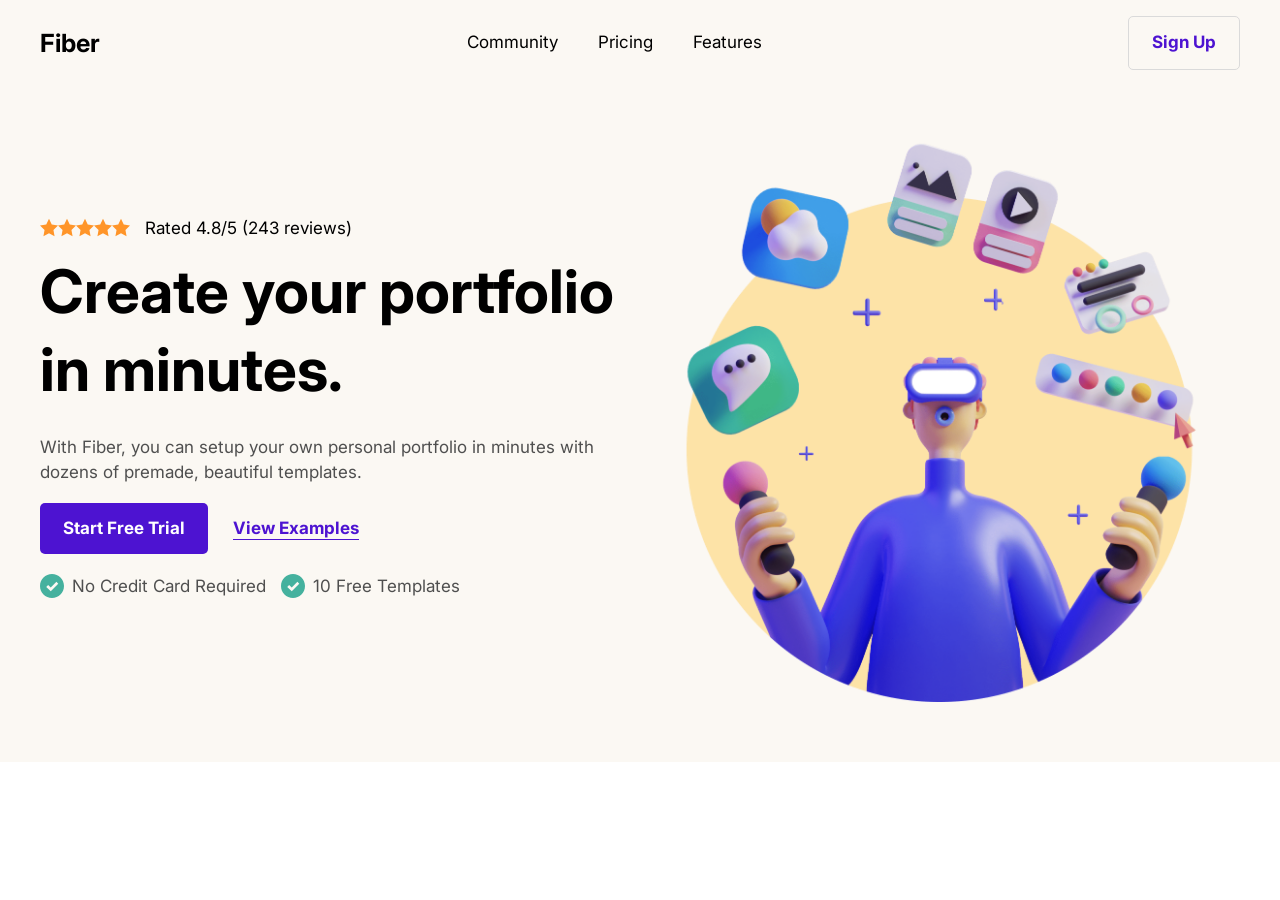
==== playground.html @ 10fe1d53 "initial commit" ====
<!DOCTYPE html>
<html lang="en">
  <head>
    <meta charset="UTF-8" />
    <meta name="viewport" content="width=device-width, initial-scale=1.0" />
    <title>Document</title>
    <link rel="preconnect" href="https://fonts.googleapis.com" />
    <link rel="preconnect" href="https://fonts.gstatic.com" crossorigin />
    <link
      href="https://fonts.googleapis.com/css2?family=Inter:wght@100;200;300;400;500;600;700;800;900&display=swap"
      rel="stylesheet"
    />
    <link rel="stylesheet" href="normalize.css" />
    <link rel="stylesheet" href="styles.css" />
  </head>
  <body>
    <header style="padding-top: 0; padding-bottom: 0; background-color: #fbf8f3;" class="block">
      <nav class="nav collapsible container">
        <div class="header">
          <h3>Fiber</h3>
          <img src="Assets/Hamburger Menu.svg" alt="" />
        </div>
      
        <ul class="list collapsible__content">
          <li>Community</li>
          <li>Pricing</li>
          <li>Features</li>
        </ul>
      
        <div class="btns collapsible__content">
          <button class="btn btn--primary btn--block nav-btn-1">Sign Up</button>
        </div>
      </nav>
    </header>

    <section style="padding-top: 1.9rem;" class="block hero">
      <div class="container grid grid--1x2">
        <img class="hero__img" src="Assets/hero-Illustration.png" alt="" />
        <div class="hero__content">
          <div class="star">
            <img src="Assets/star.svg" alt="" />
            <img src="Assets/star.svg" alt="" />
            <img src="Assets/star.svg" alt="" />
            <img src="Assets/star.svg" alt="" />
            <img src="Assets/star.svg" alt="" />
          </div>
          <h1>Create your portfolio in minutes.</h1>
          <p>
            With Fiber, you can setup your own personal portfolio in minutes with
            dozens of premade, beautiful templates.
          </p>
          <div>
            <button class="btn btn--primary">Start Free Trial</button>
            <p class="link colored__text">View Examples</p>
          </div>
          <ul class="list list--tick">
            <li>No Credit Card Required</li>
            <li>10 Free Templates</li>
          </ul>
        </div>
      </div>
    </section>
<script src="main.js"></script>
</body>
</html>
---- styles.css ----
html {
  font-size: 62.5%;
}

*,
*::after,
*::before {
  box-sizing: border-box;
}

/* typography */
body {
  font-family: "Inter", sans-serif;
  color: #4f4f4f;
  font-size: 1.6rem;
  line-height: 1.5;
}

h1 {
  color: #000000;
  margin-bottom: 1rem;
  line-height: 1.3;
  font-size: 5rem;
  font-weight: 700;
}

h2 {
  color: #000000;
  margin-bottom: 2rem;
  font-size: 4rem;
  font-weight: 700;
}

h3 {
  color: #000000;
  margin-bottom: 2rem;
  font-size: 3rem;
  font-weight: 700;
}

@media screen and (min-width: 768px) {
  h1 {
    font-size: 6rem;
  }
  h2 {
    font-size: 5rem;
  }
  h3 {
    font-size: 4rem;
  }
  body {
    font-size: 1.7rem;
  }
}
.black__text {
  color: #000000;
}

/* links and colored texts */
.colored__text {
  color: #4d13d1;
  font-weight: bold;
}

.link {
  text-decoration: underline;
  text-underline-offset: 0.5rem;
}

.btn {
  padding: 1.6rem 2.3rem;
  font-weight: bold;
  border-radius: 5px;
  border: none;
}
.btn.btn--primary {
  background: #4d13d1;
  color: #fff;
}
.btn.btn--primary:hover {
  background: #3c0fa2;
}
.btn.btn--secondary {
  background: #fff;
  color: #4d13d1;
}
.btn.btn--secondary:hover {
  background: #4d13d1;
  color: white;
}
.btn.btn--block {
  width: 100%;
  border: 1px solid #dadada;
  background: transparent;
  color: #4d13d1;
}
.btn.btn--block:hover {
  background: #4d13d1;
  color: white;
}

.list {
  list-style: none;
  padding: 0;
  margin: 0;
}
.list.list--tick li {
  display: inline-flex;
  flex-direction: row;
  margin-right: 1rem;
}
.list.list--tick li::before {
  content: url("Assets/Checkmark.svg");
  padding-right: 0.8rem;
}
.list.footer--list .list__heading {
  font-weight: bold;
  padding-bottom: 1.5rem;
}
.list.footer--list li {
  margin-bottom: 0.7rem;
}

/* media object */
.media-object span {
  display: block;
  color: black;
  font-weight: bold;
}

.testimonial-card {
  border: 1px solid #dadada;
  padding: 2.5rem;
  border-radius: 5px;
}
.testimonial-card .heading {
  display: inline-flex;
  flex-direction: column;
  vertical-align: middle;
  margin-left: 1.5rem;
}
.testimonial-card span {
  line-height: 1.2;
}
.testimonial-card img {
  vertical-align: middle;
}
.testimonial-card p {
  margin-bottom: 3rem;
}

.grid {
  display: grid;
}
@media screen and (min-width: 768px) {
  .grid.grid--1x2 {
    grid-template-columns: repeat(2, 1fr);
  }
  .grid.grid--1x3 {
    grid-template-columns: repeat(3, 1fr);
  }
  .grid.grid--1x4 {
    grid-template-columns: repeat(4, 1fr);
  }
}

.container {
  max-width: 1200px;
  margin: 0 auto;
}

.block {
  --padding-vertical: 6rem;
  padding: var(--padding-vertical) 2rem;
}

.input {
  padding: 1.2rem;
  border-radius: 4px;
  border: solid 1px #dadada;
  outline: 0;
}
.input::-moz-placeholder {
  opacity: 0.5;
}
.input::placeholder {
  opacity: 0.5;
}

.checkbox {
  width: 1.7rem;
  height: 1.7rem;
}

.collapsible__content {
  display: none;
}

.collapsible--expanded .collapsible__content {
  display: block;
}

.nav .header {
  display: flex;
  justify-content: space-between;
}
.nav h3 {
  font-size: 2.5rem;
}
.nav .list {
  margin-bottom: 2rem;
  margin-top: 3rem;
}
.nav .list li {
  margin-bottom: 2rem;
  color: #000000;
  cursor: pointer;
}
.nav .list li:hover {
  color: #4d13d1;
}
.nav .btn {
  margin-bottom: 1.5rem;
}
@media screen and (min-width: 768px) {
  .nav {
    display: flex;
    justify-content: space-between;
  }
  .nav img {
    display: none;
  }
  .nav .list {
    display: flex;
    justify-content: center;
    margin: 2rem 2rem;
  }
  .nav .list li {
    padding-left: 2rem;
    padding-right: 2rem;
    margin-bottom: 0;
    padding-top: 1rem;
    padding-bottom: 1rem;
  }
  .nav .btns {
    display: flex;
    align-items: center;
  }
  .nav .btns .btn {
    margin-bottom: 0;
  }
}

.hero {
  background-color: #fbf8f3;
}
.hero .hero__img {
  width: 100%;
  grid-row-start: 1;
  grid-row-end: 2;
}
.hero .btn {
  width: 100%;
}
.hero .colored__text {
  text-align: center;
  margin-bottom: 2rem;
}
.hero li {
  margin-bottom: 0.8rem;
}
.hero .hero__content {
  margin-top: 2rem;
}
.hero .hero__content h1 {
  margin-top: 0;
  padding-top: 1rem;
}
.hero .hero__content .star {
  display: flex;
  width: -moz-fit-content;
  width: fit-content;
}
.hero .hero__content .star::after {
  content: "Rated 4.8/5 (243 reviews)";
  padding-left: 1.5rem;
  padding-top: 3px;
  color: #000000;
}
@media screen and (min-width: 768px) {
  .hero .hero__content {
    display: flex;
    flex-direction: column;
    justify-content: center;
  }
  .hero .hero__img {
    grid-column-start: 2;
    grid-column-end: 3;
  }
  .hero .btn {
    width: -moz-fit-content;
    width: fit-content;
    margin-bottom: 2rem;
    display: inline;
  }
  .hero .colored__text {
    display: inline;
    text-align: left;
    width: -moz-fit-content;
    width: fit-content;
    padding-left: 2rem;
  }
}/*# sourceMappingURL=styles.css.map */
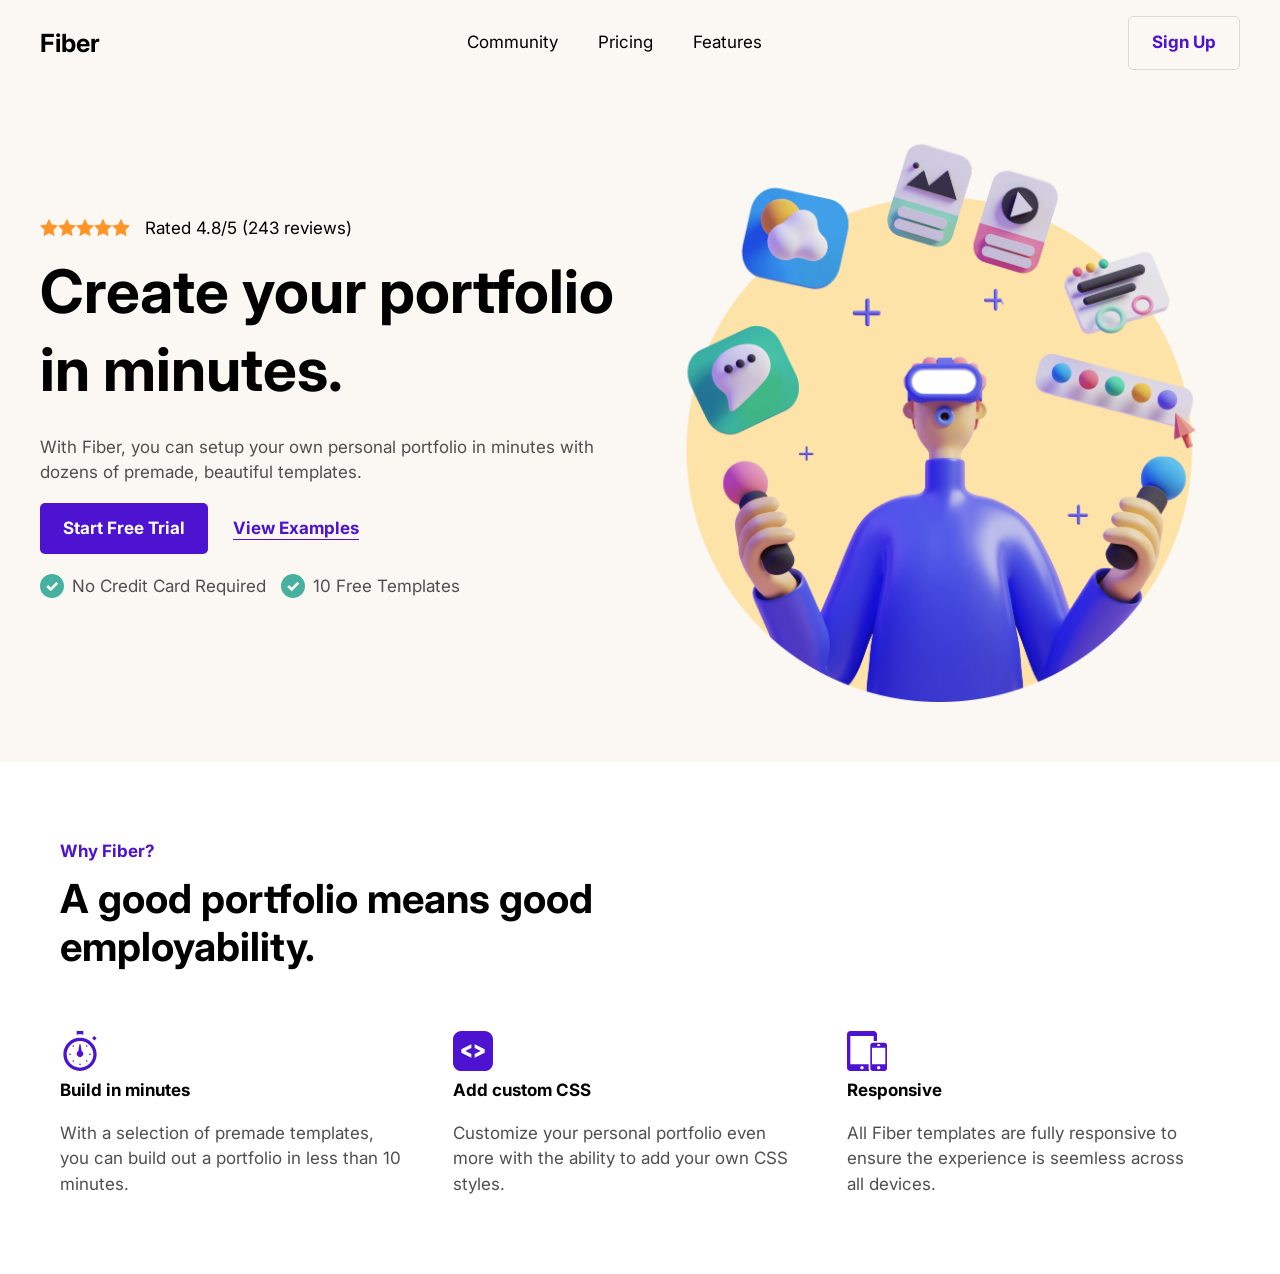
==== commit ee47bf5a: "added media section" ====
--- a/playground.html
+++ b/playground.html
@@ -60,6 +60,39 @@
         </div>
       </div>
     </section>
+
+    <section class="block container media-section">
+      <div class="media-section__heading">
+        <p class="colored__text">Why Fiber?</p>
+        <h3>A good portfolio means good employability.</h3>
+      </div>
+      <div class="grid grid--1x3">
+        <div class="media-object">
+          <img src="Assets/time.svg" alt="" />
+          <span>Build in minutes</span>
+          <p>
+            With a selection of premade templates, you can build out a portfolio
+            in less than 10 minutes.
+          </p>
+        </div>
+        <div class="media-object">
+          <img src="Assets/code.svg" alt="" />
+          <span>Add custom CSS</span>
+          <p>
+            Customize your personal portfolio even more with the ability to add
+            your own CSS styles.
+          </p>
+        </div>
+        <div class="media-object">
+          <img src="Assets/allSizes.svg" alt="" />
+          <span>Responsive</span>
+          <p>
+            All Fiber templates are fully responsive to ensure the experience is
+            seemless across all devices.
+          </p>
+        </div>
+      </div>
+    </section>
 <script src="main.js"></script>
 </body>
 </html>
--- a/styles.css
+++ b/styles.css
@@ -310,4 +310,30 @@
     width: fit-content;
     padding-left: 2rem;
   }
+}
+
+.media-section .media-section__heading h3 {
+  margin-top: 0;
+  margin-bottom: 3rem;
+  line-height: 1.2;
+}
+.media-section .media-section__heading .colored__text {
+  margin-bottom: 1rem;
+}
+.media-section .media-object {
+  padding-bottom: 2.3rem;
+}
+@media screen and (min-width: 768px) {
+  .media-section .media-section__heading {
+    width: 600px;
+    padding-bottom: 3rem;
+  }
+  .media-section .grid {
+    -moz-column-gap: 2rem;
+         column-gap: 2rem;
+  }
+  .media-section .media-object {
+    padding: 0;
+    padding-right: 3rem;
+  }
 }/*# sourceMappingURL=styles.css.map */
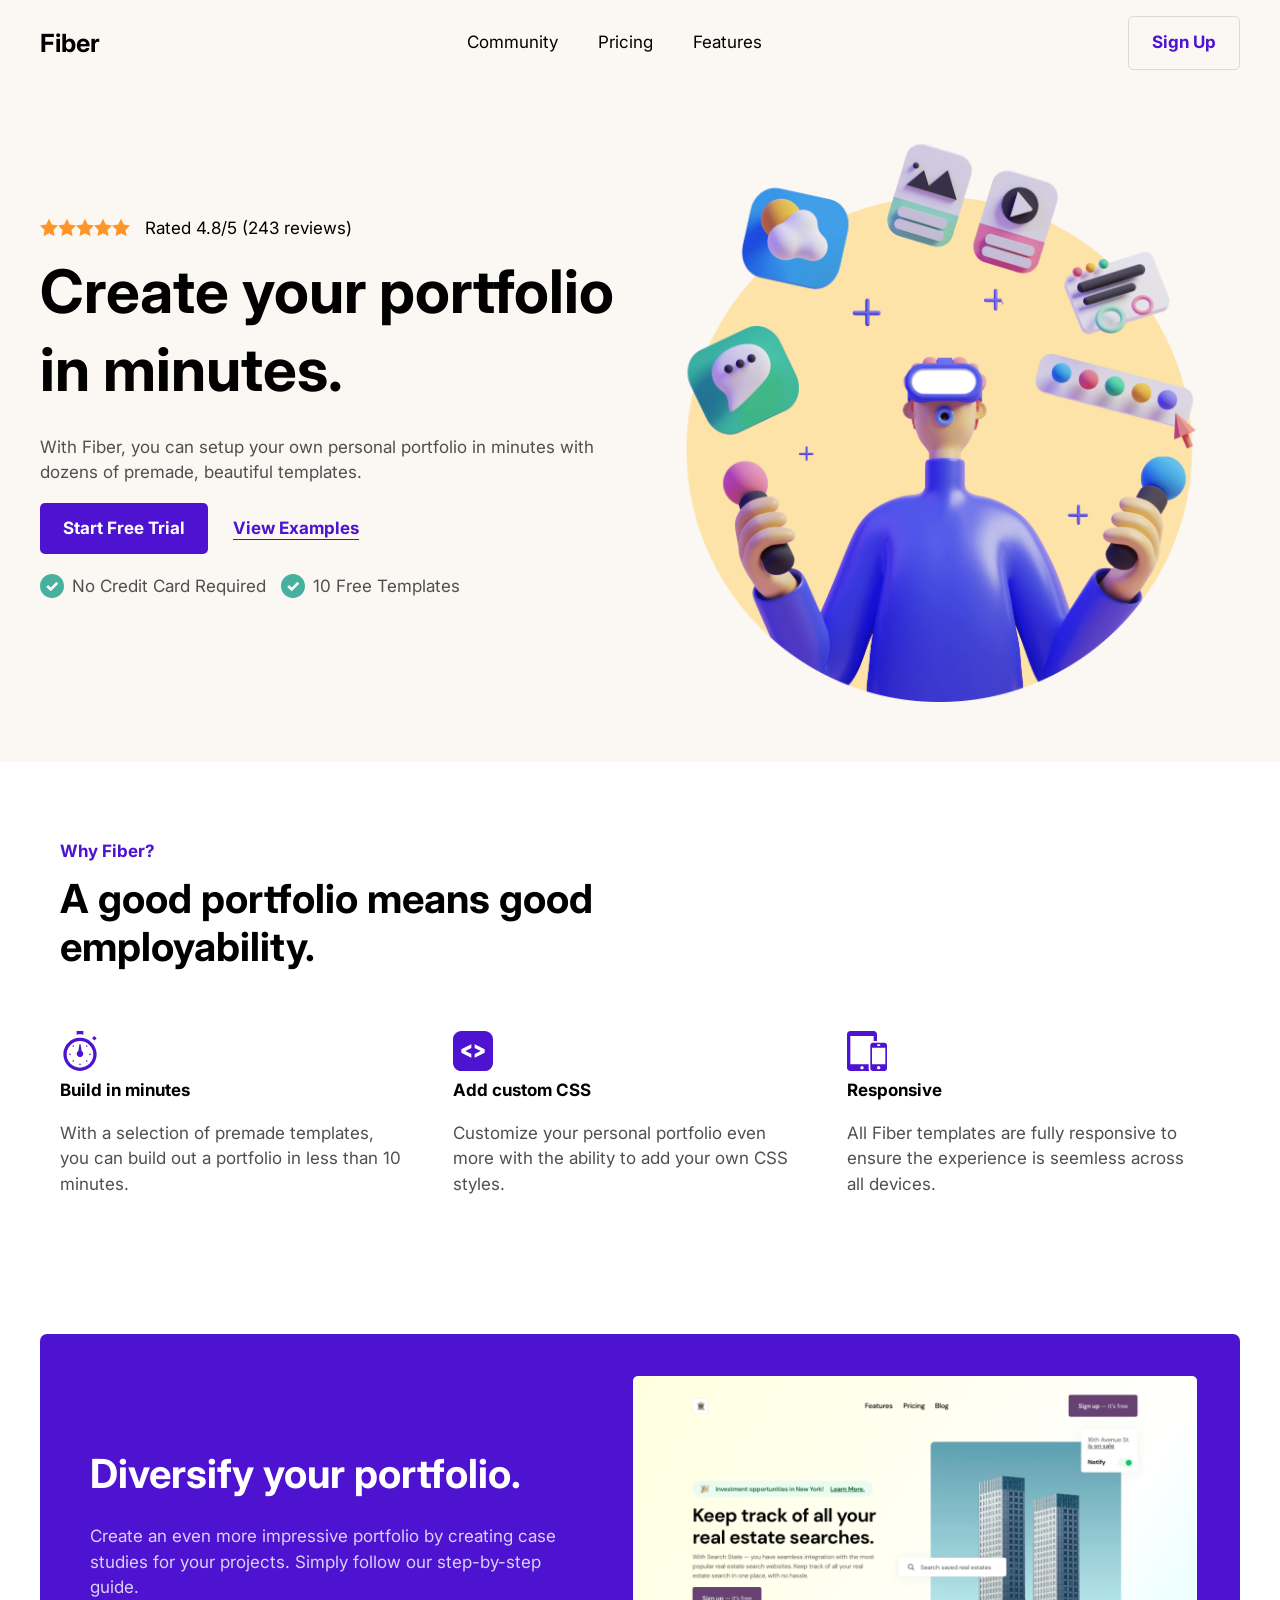
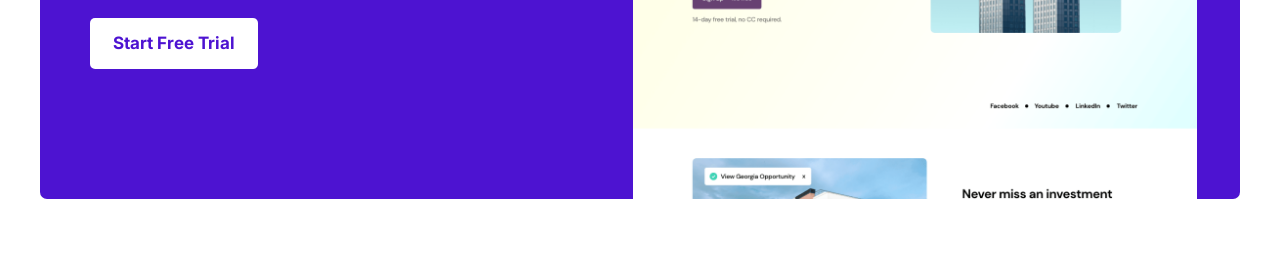
==== commit ba85c949: "added callout section" ====
--- a/playground.html
+++ b/playground.html
@@ -93,6 +93,20 @@
         </div>
       </div>
     </section>
+
+    <section class="block callout">
+      <div class="container grid grid--1x2">
+        <div class="callout__content">
+          <h2>Diversify your portfolio.</h2>
+          <p>Create an even more impressive portfolio by creating case studies for your projects. Simply follow our step-by-step guide.</p>
+          <button class="btn btn--secondary">Start Free Trial</button>
+        </div>
+  
+        <img class="callout__img" src="Assets/Page Image.png" alt="">
+      </div>
+    </section>
+
+
 <script src="main.js"></script>
 </body>
 </html>
--- a/styles.css
+++ b/styles.css
@@ -336,4 +336,54 @@
     padding: 0;
     padding-right: 3rem;
   }
+}
+
+.callout .container {
+  background: #4d13d1;
+  border-radius: 7px;
+}
+.callout .container .callout__content {
+  justify-self: center;
+  padding: 2rem;
+}
+.callout .container .callout__content h2 {
+  color: white;
+  font-size: 4rem;
+}
+.callout .container .callout__content p {
+  color: white;
+  opacity: 0.8;
+}
+.callout .container .callout__img {
+  width: 100%;
+  padding: 2rem;
+  position: relative;
+  bottom: 0;
+  padding-bottom: 0;
+}
+@media screen and (min-width: 768px) {
+  .callout .grid {
+    grid-template-rows: max-content;
+  }
+  .callout .container {
+    position: relative;
+  }
+  .callout .container .callout__content {
+    margin-top: 8rem;
+    margin-bottom: 10rem;
+    padding-left: 5rem;
+    margin-right: 5rem;
+    padding-top: 3rem;
+    padding-bottom: 3rem;
+  }
+  .callout .container .callout__content h2 {
+    margin-top: 0;
+  }
+  .callout .container .callout__img {
+    position: absolute;
+    width: 47%;
+    right: 4.3rem;
+    bottom: 0;
+    padding: 0;
+  }
 }/*# sourceMappingURL=styles.css.map */
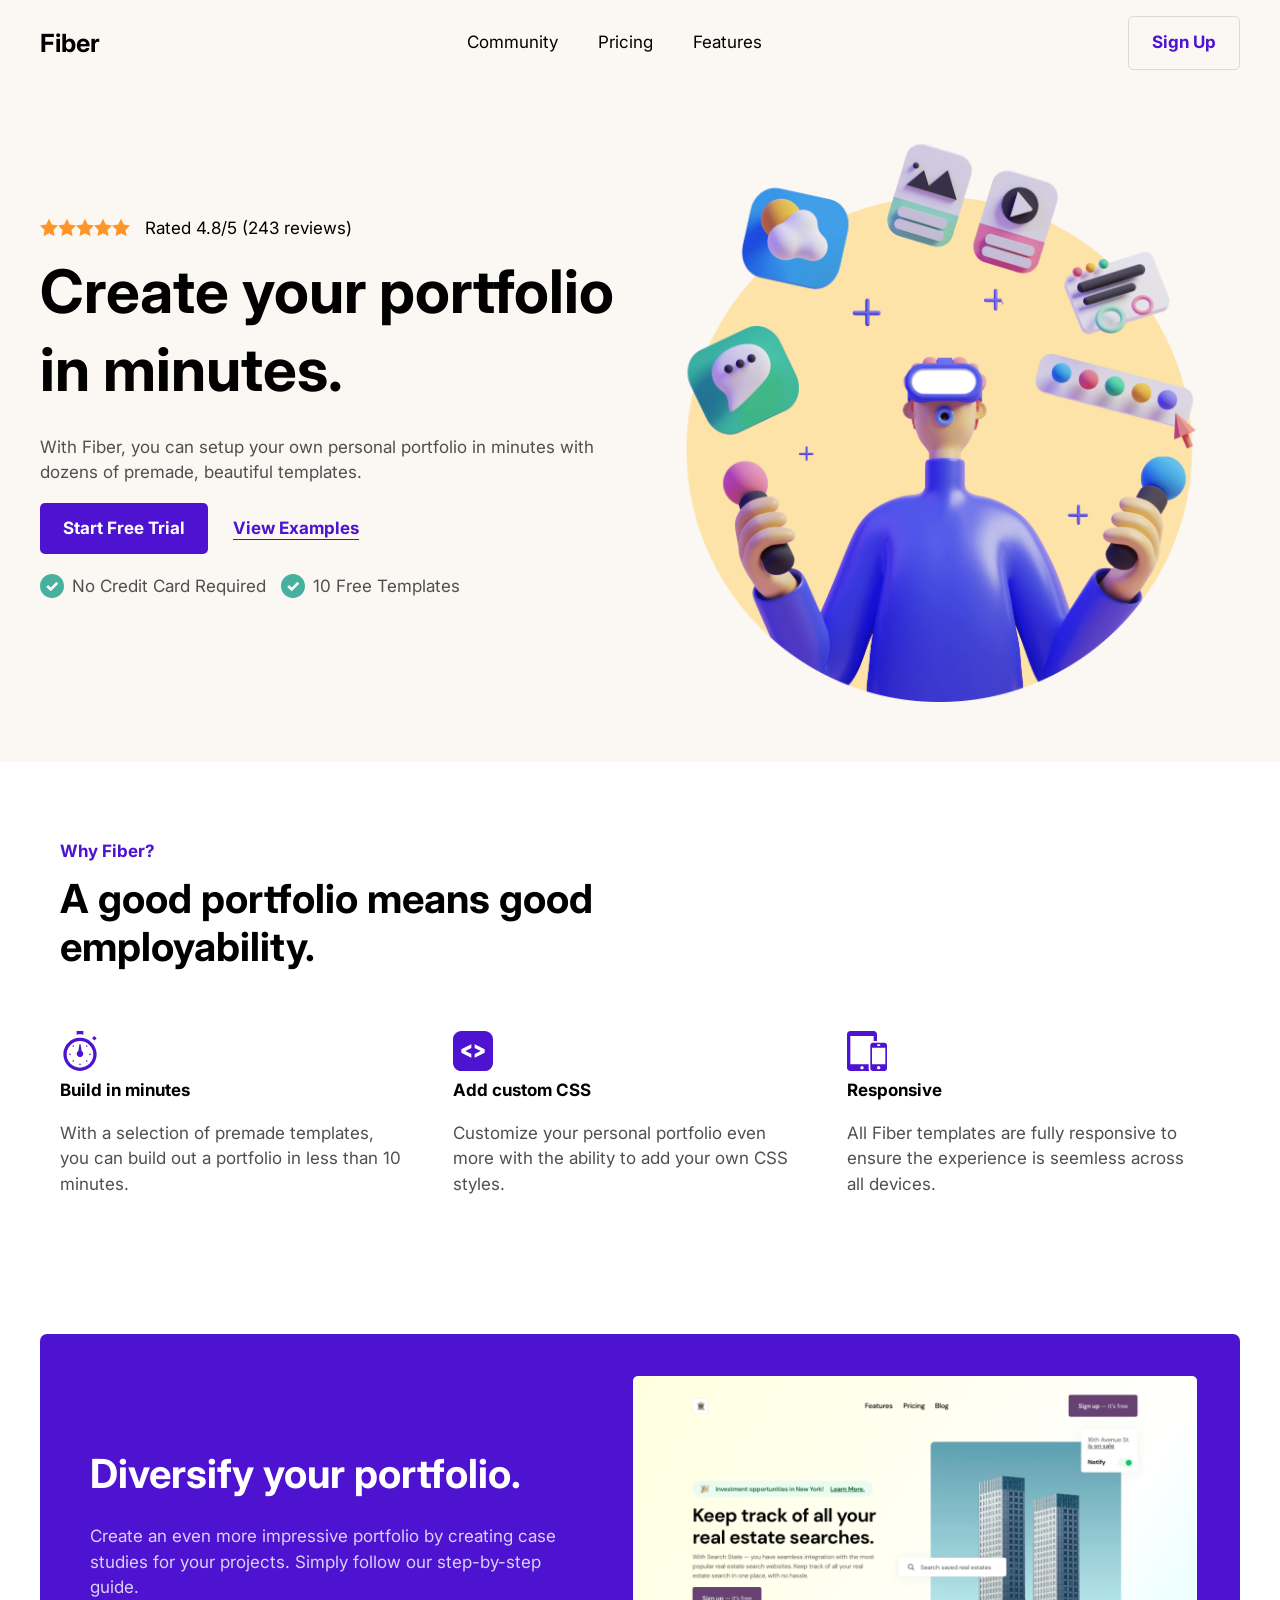
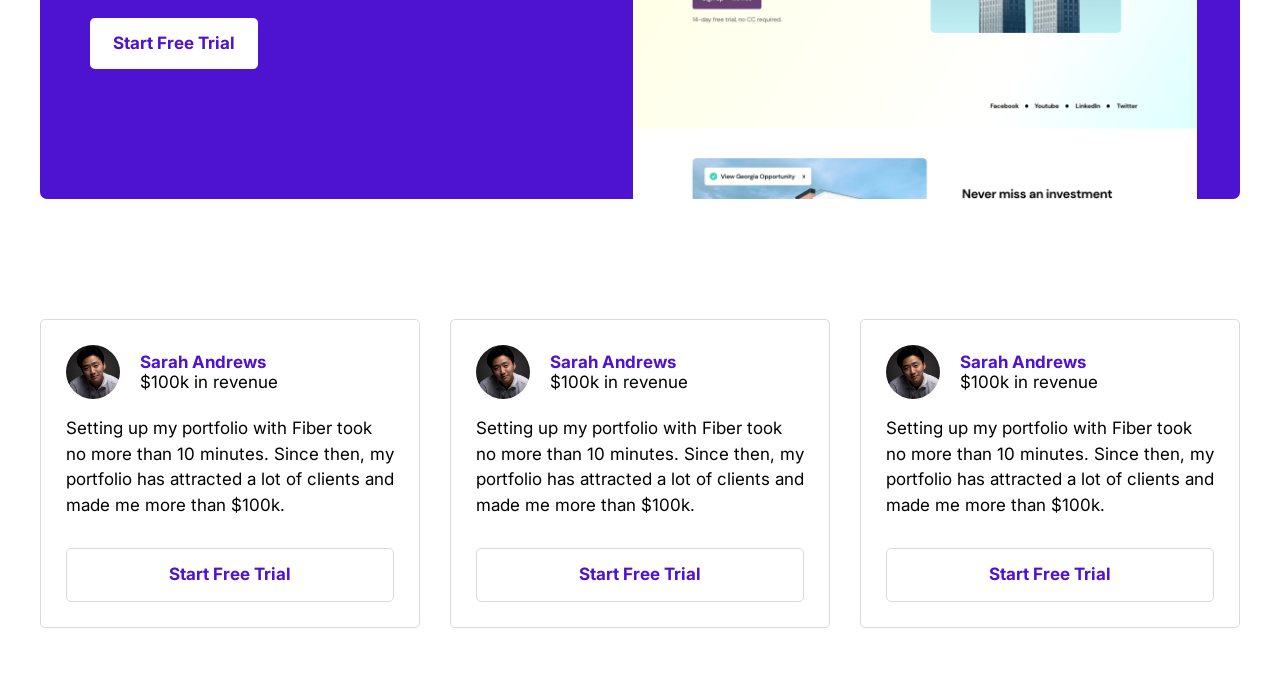
==== commit 5e2ee64e: "added testimonial section" ====
--- a/playground.html
+++ b/playground.html
@@ -106,6 +106,61 @@
       </div>
     </section>
 
+    <section class="block testimonial container">
+      <div class="grid grid--1x3">
+        <div class="testimonial-card">
+          <div class="testimonial-card__header">
+            <img src="Assets/User Avatar 2.svg" alt="" />
+            <div class="heading">
+              <span class="colored__text testimonial__name">Sarah Andrews</span>
+              <span class="black__text">$100k in revenue</span>
+            </div>
+          </div>
+          <div class="tesitmonial-card__body">
+            <p class="black__text">
+              Setting up my portfolio with Fiber took no more than 10 minutes. Since
+              then, my portfolio has attracted a lot of clients and made me more than
+              $100k.
+            </p>
+            <button class="btn btn--block">Start Free Trial</button>
+          </div>
+        </div>
+        <div class="testimonial-card">
+          <div class="testimonial-card__header">
+            <img src="Assets/User Avatar 2.svg" alt="" />
+            <div class="heading">
+              <span class="colored__text testimonial__name">Sarah Andrews</span>
+              <span class="black__text">$100k in revenue</span>
+            </div>
+          </div>
+          <div class="tesitmonial-card__body">
+            <p class="black__text">
+              Setting up my portfolio with Fiber took no more than 10 minutes. Since
+              then, my portfolio has attracted a lot of clients and made me more than
+              $100k.
+            </p>
+            <button class="btn btn--block">Start Free Trial</button>
+          </div>
+        </div>
+        <div class="testimonial-card">
+          <div class="testimonial-card__header">
+            <img src="Assets/User Avatar 2.svg" alt="" />
+            <div class="heading">
+              <span class="colored__text testimonial__name">Sarah Andrews</span>
+              <span class="black__text">$100k in revenue</span>
+            </div>
+          </div>
+          <div class="tesitmonial-card__body">
+            <p class="black__text">
+              Setting up my portfolio with Fiber took no more than 10 minutes. Since
+              then, my portfolio has attracted a lot of clients and made me more than
+              $100k.
+            </p>
+            <button class="btn btn--block">Start Free Trial</button>
+          </div>
+        </div>
+      </div>
+    </section>
 
 <script src="main.js"></script>
 </body>
--- a/styles.css
+++ b/styles.css
@@ -386,4 +386,14 @@
     bottom: 0;
     padding: 0;
   }
+}
+
+.testimonial .grid {
+  gap: 4rem 3rem;
+}
+@media screen and (min-width: 768px) {
+  .testimonial.block {
+    padding-left: 0;
+    padding-right: 0;
+  }
 }/*# sourceMappingURL=styles.css.map */
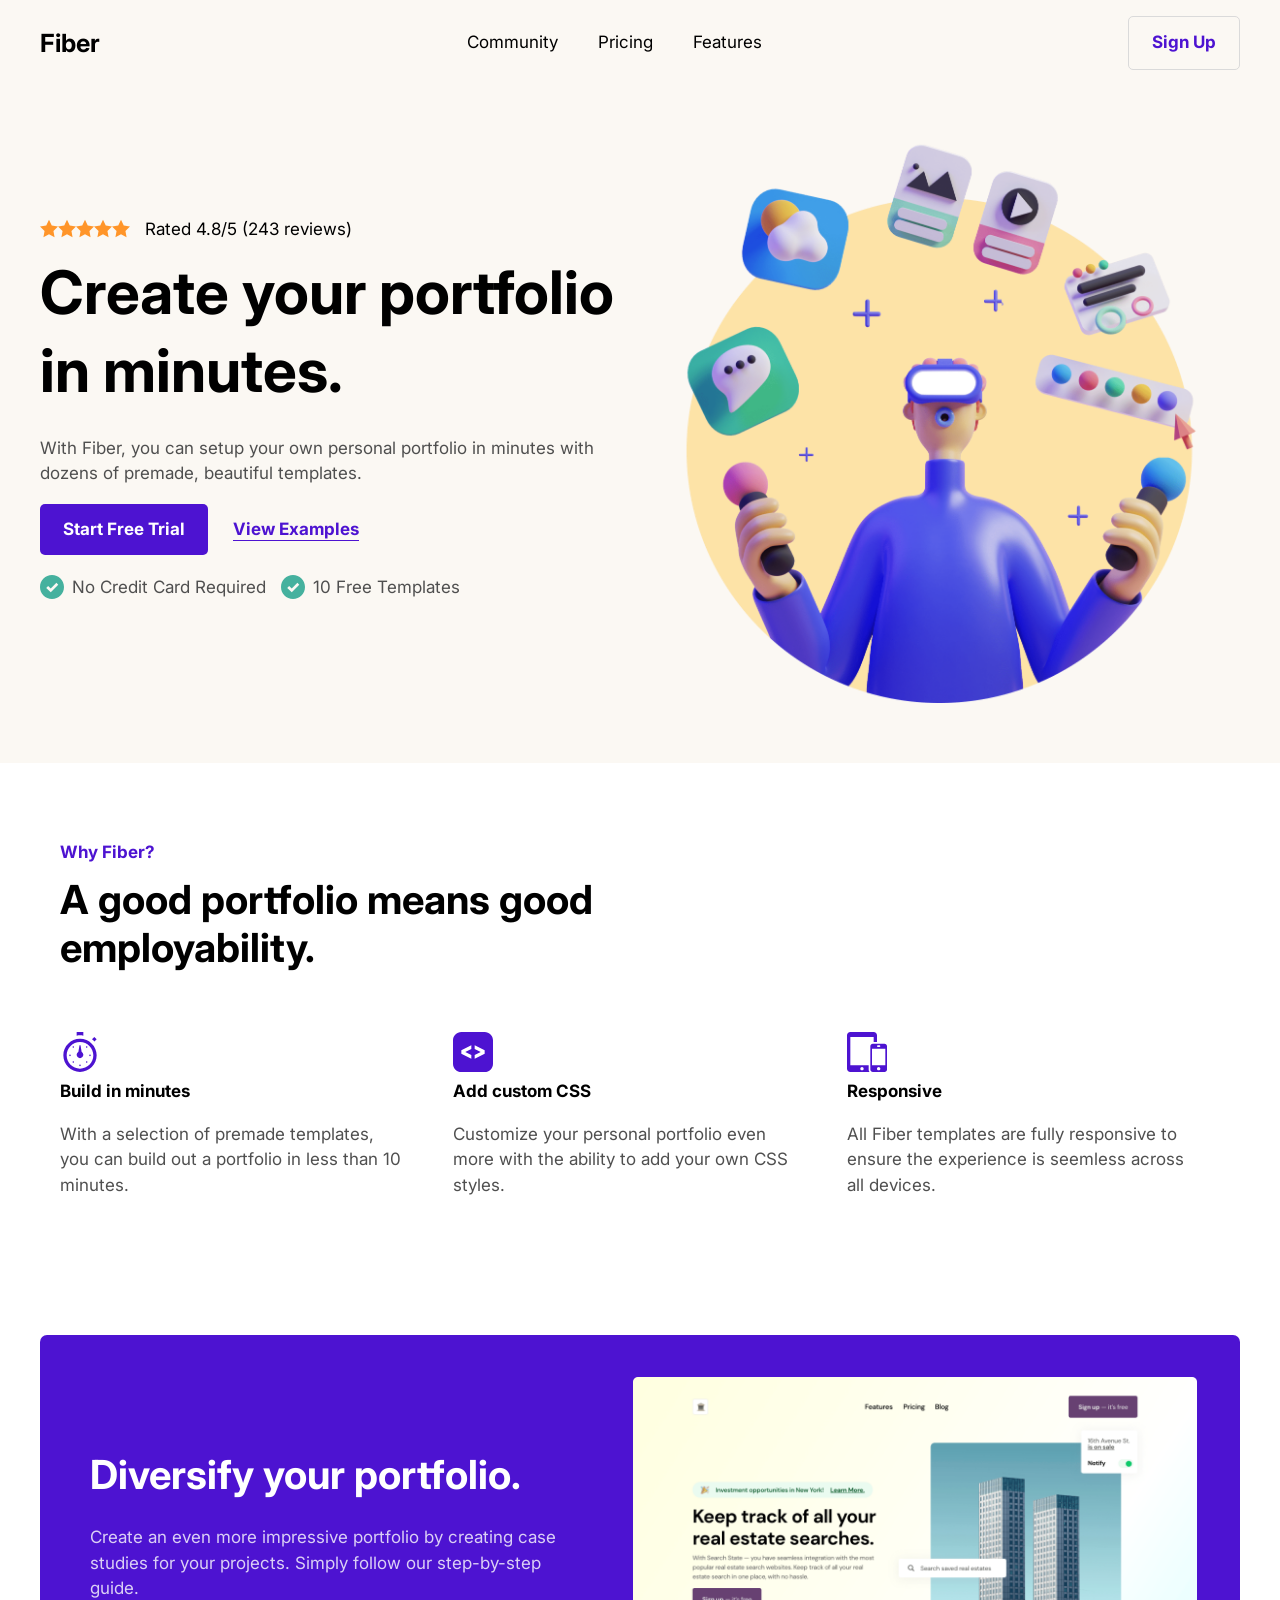
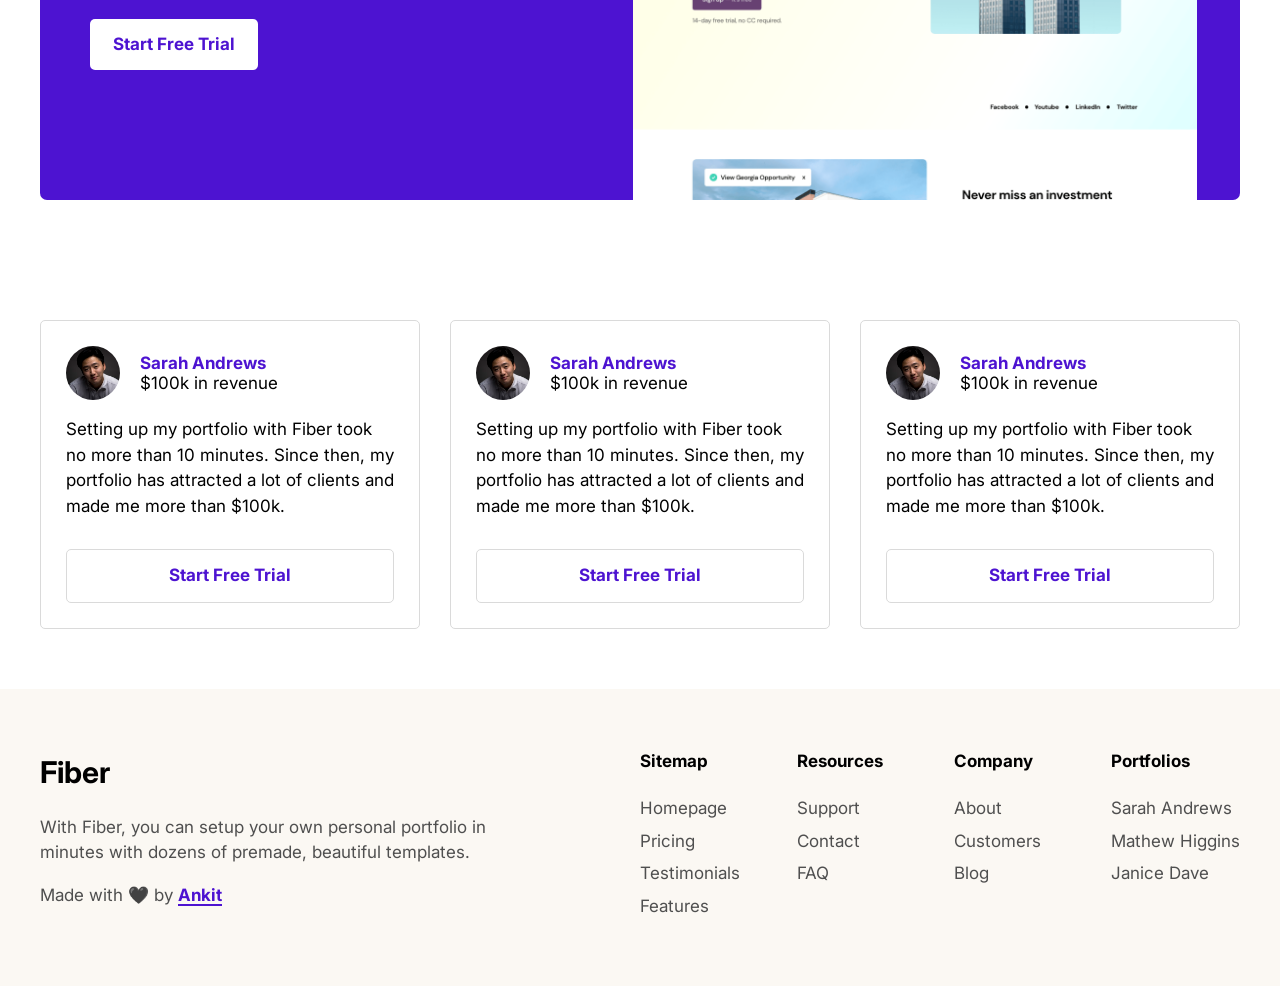
==== commit f752c440: "added footer section" ====
--- a/playground.html
+++ b/playground.html
@@ -14,26 +14,29 @@
     <link rel="stylesheet" href="styles.css" />
   </head>
   <body>
-    <header style="padding-top: 0; padding-bottom: 0; background-color: #fbf8f3;" class="block">
+    <header
+      style="padding-top: 0; padding-bottom: 0; background-color: #fbf8f3"
+      class="block"
+    >
       <nav class="nav collapsible container">
         <div class="header">
           <h3>Fiber</h3>
           <img src="Assets/Hamburger Menu.svg" alt="" />
         </div>
-      
+
         <ul class="list collapsible__content">
           <li>Community</li>
           <li>Pricing</li>
           <li>Features</li>
         </ul>
-      
+
         <div class="btns collapsible__content">
           <button class="btn btn--primary btn--block nav-btn-1">Sign Up</button>
         </div>
       </nav>
     </header>
 
-    <section style="padding-top: 1.9rem;" class="block hero">
+    <section class="block hero">
       <div class="container grid grid--1x2">
         <img class="hero__img" src="Assets/hero-Illustration.png" alt="" />
         <div class="hero__content">
@@ -46,8 +49,8 @@
           </div>
           <h1>Create your portfolio in minutes.</h1>
           <p>
-            With Fiber, you can setup your own personal portfolio in minutes with
-            dozens of premade, beautiful templates.
+            With Fiber, you can setup your own personal portfolio in minutes
+            with dozens of premade, beautiful templates.
           </p>
           <div>
             <button class="btn btn--primary">Start Free Trial</button>
@@ -98,11 +101,14 @@
       <div class="container grid grid--1x2">
         <div class="callout__content">
           <h2>Diversify your portfolio.</h2>
-          <p>Create an even more impressive portfolio by creating case studies for your projects. Simply follow our step-by-step guide.</p>
+          <p>
+            Create an even more impressive portfolio by creating case studies
+            for your projects. Simply follow our step-by-step guide.
+          </p>
           <button class="btn btn--secondary">Start Free Trial</button>
         </div>
-  
-        <img class="callout__img" src="Assets/Page Image.png" alt="">
+
+        <img class="callout__img" src="Assets/Page Image.png" alt="" />
       </div>
     </section>
 
@@ -118,9 +124,9 @@
           </div>
           <div class="tesitmonial-card__body">
             <p class="black__text">
-              Setting up my portfolio with Fiber took no more than 10 minutes. Since
-              then, my portfolio has attracted a lot of clients and made me more than
-              $100k.
+              Setting up my portfolio with Fiber took no more than 10 minutes.
+              Since then, my portfolio has attracted a lot of clients and made
+              me more than $100k.
             </p>
             <button class="btn btn--block">Start Free Trial</button>
           </div>
@@ -135,9 +141,9 @@
           </div>
           <div class="tesitmonial-card__body">
             <p class="black__text">
-              Setting up my portfolio with Fiber took no more than 10 minutes. Since
-              then, my portfolio has attracted a lot of clients and made me more than
-              $100k.
+              Setting up my portfolio with Fiber took no more than 10 minutes.
+              Since then, my portfolio has attracted a lot of clients and made
+              me more than $100k.
             </p>
             <button class="btn btn--block">Start Free Trial</button>
           </div>
@@ -152,9 +158,9 @@
           </div>
           <div class="tesitmonial-card__body">
             <p class="black__text">
-              Setting up my portfolio with Fiber took no more than 10 minutes. Since
-              then, my portfolio has attracted a lot of clients and made me more than
-              $100k.
+              Setting up my portfolio with Fiber took no more than 10 minutes.
+              Since then, my portfolio has attracted a lot of clients and made
+              me more than $100k.
             </p>
             <button class="btn btn--block">Start Free Trial</button>
           </div>
@@ -162,6 +168,55 @@
       </div>
     </section>
 
-<script src="main.js"></script>
-</body>
+    <footer class="footer block">
+      <div class="container grid grid--1x2">
+        <div class="footer__heading">
+          <h3>Fiber</h3>
+          <p>
+            With Fiber, you can setup your own personal portfolio in minutes
+            with dozens of premade, beautiful templates.
+          </p>
+          <p>
+            Made with 🖤 by
+            <a
+              style="text-underline-offset: 3px; text-decoration-thickness: 2px"
+              href="https://github.com/ankitraz"
+              class="colored__text"
+              >Ankit</a
+            >
+          </p>
+        </div>
+
+        <div class="footer__body grid grid--1x4">
+          <ul class="list footer--list">
+            <li class="list__heading black__text">Sitemap</li>
+            <li>Homepage</li>
+            <li>Pricing</li>
+            <li>Testimonials</li>
+            <li>Features</li>
+          </ul>
+          <ul class="list footer--list">
+            <li class="list__heading black__text">Resources</li>
+            <li>Support</li>
+            <li>Contact</li>
+            <li>FAQ</li>
+          </ul>
+          <ul class="list footer--list">
+            <li class="list__heading black__text">Company</li>
+            <li>About</li>
+            <li>Customers</li>
+            <li>Blog</li>
+          </ul>
+          <ul class="list footer--list">
+            <li class="list__heading black__text">Portfolios</li>
+            <li>Sarah Andrews</li>
+            <li>Mathew Higgins</li>
+            <li>Janice Dave</li>
+          </ul>
+        </div>
+      </div>
+    </footer>
+
+    <script src="main.js"></script>
+  </body>
 </html>
--- a/styles.css
+++ b/styles.css
@@ -254,6 +254,9 @@
 .hero {
   background-color: #fbf8f3;
 }
+.hero.block {
+  padding-top: 0;
+}
 .hero .hero__img {
   width: 100%;
   grid-row-start: 1;
@@ -288,6 +291,10 @@
   color: #000000;
 }
 @media screen and (min-width: 768px) {
+  .hero.block {
+    padding-top: 2rem;
+    padding-bottom: 6rem;
+  }
   .hero .hero__content {
     display: flex;
     flex-direction: column;
@@ -396,4 +403,42 @@
     padding-left: 0;
     padding-right: 0;
   }
+}
+
+.footer.block {
+  background: #fbf8f3;
+}
+.footer .container.grid {
+  row-gap: 3rem;
+}
+.footer .container .footer__heading {
+  align-self: center;
+}
+.footer .container .footer__heading h3 {
+  margin-top: 0;
+  font-size: 3rem;
+}
+.footer .container .footer__body {
+  align-self: center;
+}
+.footer .container .footer__body.grid {
+  -moz-column-gap: 2rem;
+       column-gap: 2rem;
+  row-gap: 4rem;
+  grid-template-columns: repeat(2, 1fr);
+}
+@media screen and (min-width: 768px) {
+  .footer .container .footer__heading {
+    padding-right: 10rem;
+    padding-left: 0;
+  }
+  .footer .container .footer__body.grid {
+    grid-template-columns: repeat(4, 1fr);
+    -moz-column-gap: 5rem;
+         column-gap: 5rem;
+  }
+  .footer .container .footer__body.grid .list {
+    width: -moz-max-content;
+    width: max-content;
+  }
 }/*# sourceMappingURL=styles.css.map */
